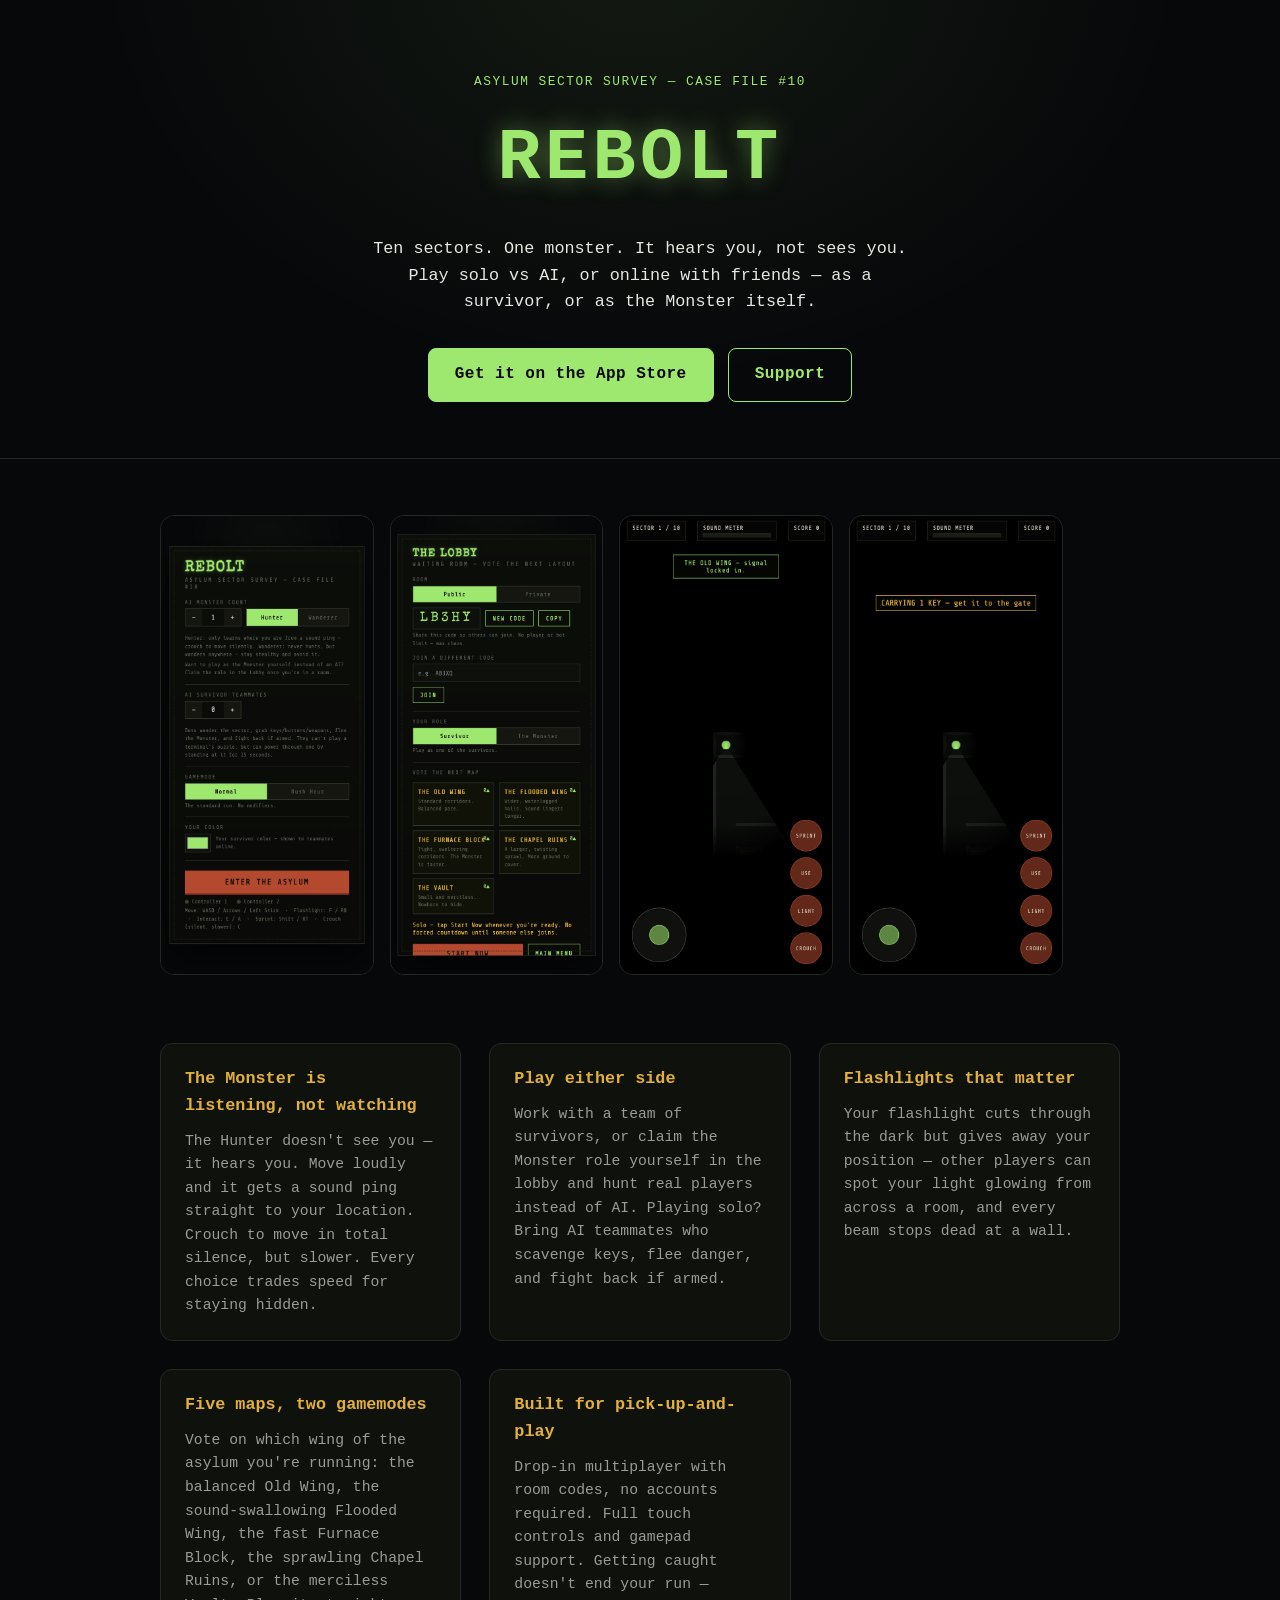
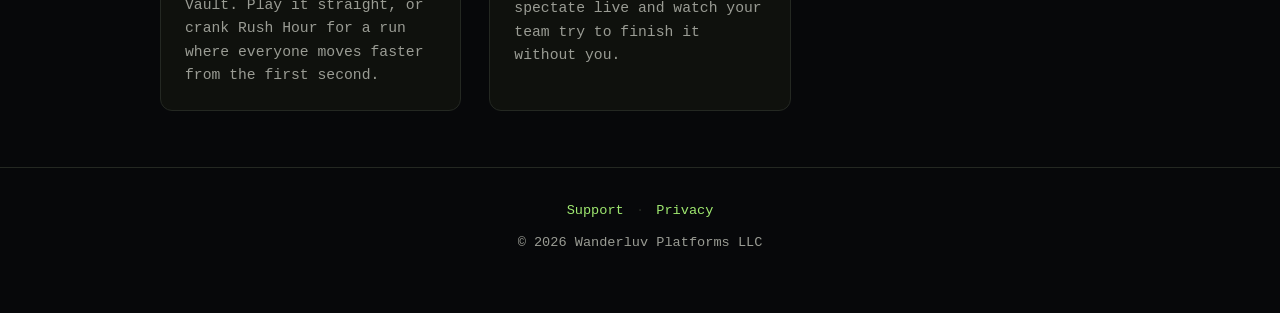
==== index.html @ c8bb682c "Rebolt landing + support page" ====
<!doctype html>
<html lang="en">
<head>
<meta charset="utf-8">
<meta name="viewport" content="width=device-width, initial-scale=1">
<title>Rebolt — Asylum Chase Game</title>
<meta name="description" content="Rebolt is a monster-vs-survivors chase for iOS. Ten sectors, sound-based hunting, and drop-in multiplayer with friends.">
<link rel="stylesheet" href="style.css">
</head>
<body>
  <header class="hero">
    <div class="hero-inner">
      <div class="tag">ASYLUM SECTOR SURVEY &mdash; CASE FILE #10</div>
      <h1>REBOLT</h1>
      <p class="lede">Ten sectors. One monster. It hears you, not sees you.<br>Play solo vs AI, or online with friends &mdash; as a survivor, or as the Monster itself.</p>
      <div class="cta-row">
        <a class="btn" href="#" id="appStoreLink">Get it on the App Store</a>
        <a class="btn ghost" href="support.html">Support</a>
      </div>
    </div>
  </header>

  <main>
    <section class="shots">
      <img src="assets/screen-menu.png" alt="Rebolt setup screen" loading="lazy">
      <img src="assets/screen-lobby.png" alt="Rebolt lobby with room code and map vote" loading="lazy">
      <img src="assets/screen-explore.png" alt="Rebolt gameplay, flashlight cone in a dark corridor" loading="lazy">
      <img src="assets/screen-chase.png" alt="Rebolt gameplay, carrying a key toward the gate" loading="lazy">
    </section>

    <section class="features">
      <div class="feature">
        <h2>The Monster is listening, not watching</h2>
        <p>The Hunter doesn't see you &mdash; it hears you. Move loudly and it gets a sound ping straight to your location. Crouch to move in total silence, but slower. Every choice trades speed for staying hidden.</p>
      </div>
      <div class="feature">
        <h2>Play either side</h2>
        <p>Work with a team of survivors, or claim the Monster role yourself in the lobby and hunt real players instead of AI. Playing solo? Bring AI teammates who scavenge keys, flee danger, and fight back if armed.</p>
      </div>
      <div class="feature">
        <h2>Flashlights that matter</h2>
        <p>Your flashlight cuts through the dark but gives away your position &mdash; other players can spot your light glowing from across a room, and every beam stops dead at a wall.</p>
      </div>
      <div class="feature">
        <h2>Five maps, two gamemodes</h2>
        <p>Vote on which wing of the asylum you're running: the balanced Old Wing, the sound-swallowing Flooded Wing, the fast Furnace Block, the sprawling Chapel Ruins, or the merciless Vault. Play it straight, or crank Rush Hour for a run where everyone moves faster from the first second.</p>
      </div>
      <div class="feature">
        <h2>Built for pick-up-and-play</h2>
        <p>Drop-in multiplayer with room codes, no accounts required. Full touch controls and gamepad support. Getting caught doesn't end your run &mdash; spectate live and watch your team try to finish it without you.</p>
      </div>
    </section>
  </main>

  <footer>
    <nav>
      <a href="support.html">Support</a>
      <span class="sep">&middot;</span>
      <a href="support.html#privacy">Privacy</a>
    </nav>
    <div class="copyright">&copy; 2026 Wanderluv Platforms LLC</div>
  </footer>
</body>
</html>
---- style.css ----
:root{
  --bg:#07080a; --card:#0f110d; --line:#242822;
  --green:#9fe870; --amber:#e2b13c; --text:#e7e7e2; --dim:#9a9c94;
  color-scheme: dark;
}
*{box-sizing:border-box;}
body{
  margin:0; background:var(--bg); color:var(--text);
  font-family:'Share Tech Mono', ui-monospace, Menlo, monospace;
  line-height:1.6;
}
.hero{
  padding:72px 20px 56px; text-align:center;
  background:radial-gradient(ellipse at 50% -10%, rgba(159,232,112,0.08), transparent 60%);
  border-bottom:1px solid var(--line);
}
.hero-inner{max-width:720px; margin:0 auto;}
.tag{color:var(--green); letter-spacing:0.12em; font-size:0.8rem; margin-bottom:10px;}
h1{
  font-size:clamp(2.6rem, 9vw, 4.5rem); margin:0 0 18px; letter-spacing:0.06em;
  color:var(--green); text-shadow:0 0 24px rgba(159,232,112,0.45);
}
.lede{color:var(--text); font-size:1.05rem; max-width:560px; margin:0 auto 32px;}
.cta-row{display:flex; gap:14px; justify-content:center; flex-wrap:wrap;}
.btn{
  display:inline-block; padding:13px 26px; border-radius:8px; text-decoration:none;
  background:var(--green); color:#07080a; font-weight:bold; letter-spacing:0.03em;
  border:1px solid var(--green);
}
.btn.ghost{background:transparent; color:var(--green);}
main{max-width:1000px; margin:0 auto; padding:56px 20px;}
.shots{
  display:flex; gap:16px; overflow-x:auto; padding-bottom:12px; margin-bottom:56px;
  scroll-snap-type:x mandatory;
}
.shots img{
  height:460px; border-radius:14px; border:1px solid var(--line); scroll-snap-align:start;
  flex:0 0 auto;
}
.features{display:grid; grid-template-columns:repeat(auto-fit, minmax(260px,1fr)); gap:28px;}
.feature{
  background:var(--card); border:1px solid var(--line); border-radius:12px; padding:22px 24px;
}
.feature h2{font-size:1.05rem; color:var(--amber); margin:0 0 10px;}
.feature p{margin:0; color:var(--dim); font-size:0.92rem;}
footer{
  border-top:1px solid var(--line); padding:32px 20px 60px; text-align:center; color:var(--dim); font-size:0.85rem;
}
footer nav a{color:var(--green); text-decoration:none; margin:0 4px;}
footer .sep{color:var(--line);}
footer .copyright{margin-top:10px;}

/* support page */
.doc{max-width:640px; margin:0 auto; padding:56px 20px 80px;}
.doc h1{font-size:1.8rem; margin-bottom:4px; text-align:left; text-shadow:none;}
.doc .tag{text-align:left; margin-bottom:32px;}
.doc h2{font-size:1.1rem; margin-top:36px; color:var(--green);}
.doc a{color:var(--green);}
.card{background:var(--card); border:1px solid var(--line); border-radius:10px; padding:16px 20px; margin-top:14px;}
.back{display:inline-block; margin-bottom:24px; color:var(--dim); text-decoration:none; font-size:0.85rem;}
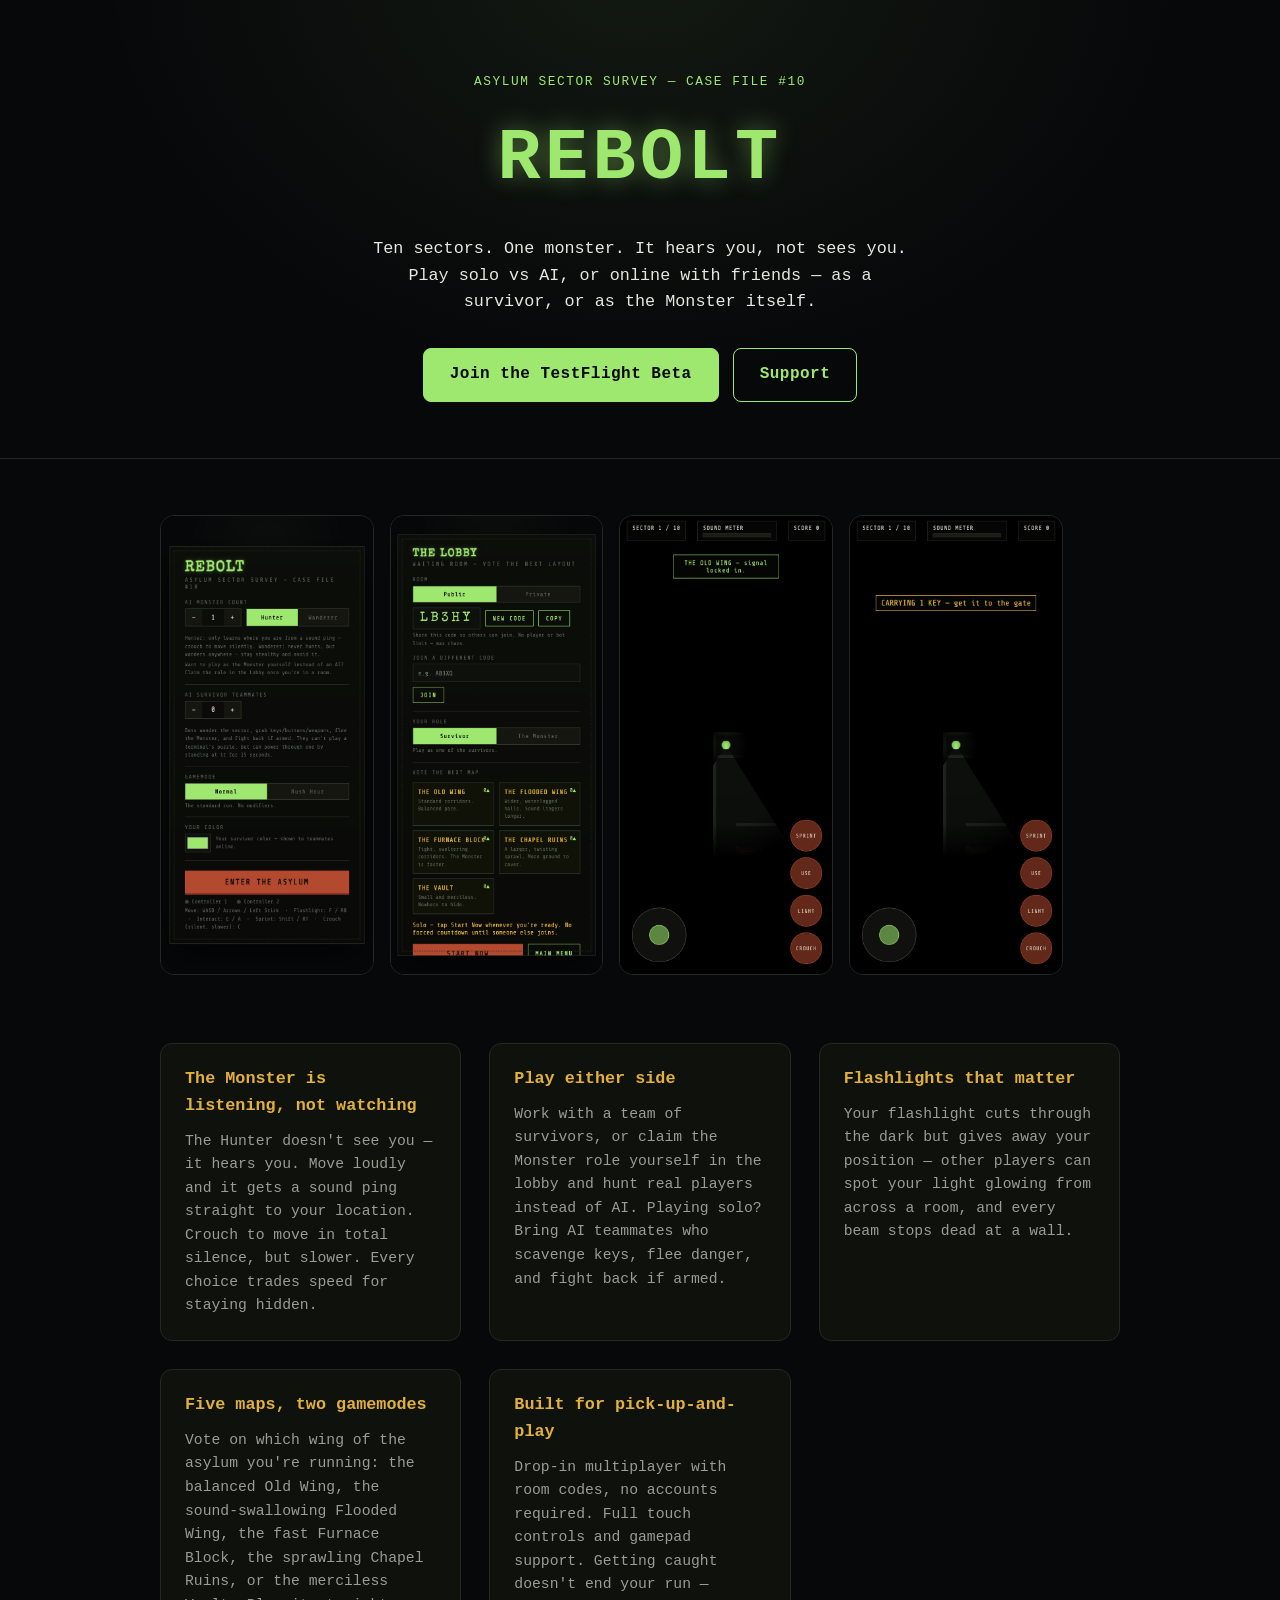
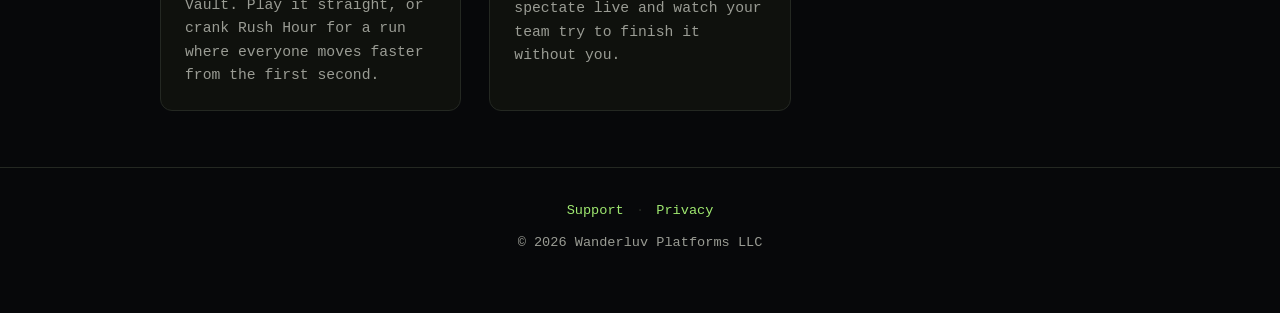
==== commit 15aa493e: "Link TestFlight beta instead of placeholder App Store link" ====
--- a/index.html
+++ b/index.html
@@ -14,7 +14,7 @@
       <h1>REBOLT</h1>
       <p class="lede">Ten sectors. One monster. It hears you, not sees you.<br>Play solo vs AI, or online with friends &mdash; as a survivor, or as the Monster itself.</p>
       <div class="cta-row">
-        <a class="btn" href="#" id="appStoreLink">Get it on the App Store</a>
+        <a class="btn" href="https://testflight.apple.com/join/whmJVZUV" id="appStoreLink">Join the TestFlight Beta</a>
         <a class="btn ghost" href="support.html">Support</a>
       </div>
     </div>
@@ -56,7 +56,7 @@
     <nav>
       <a href="support.html">Support</a>
       <span class="sep">&middot;</span>
-      <a href="support.html#privacy">Privacy</a>
+      <a href="privacy.html">Privacy</a>
     </nav>
     <div class="copyright">&copy; 2026 Wanderluv Platforms LLC</div>
   </footer>
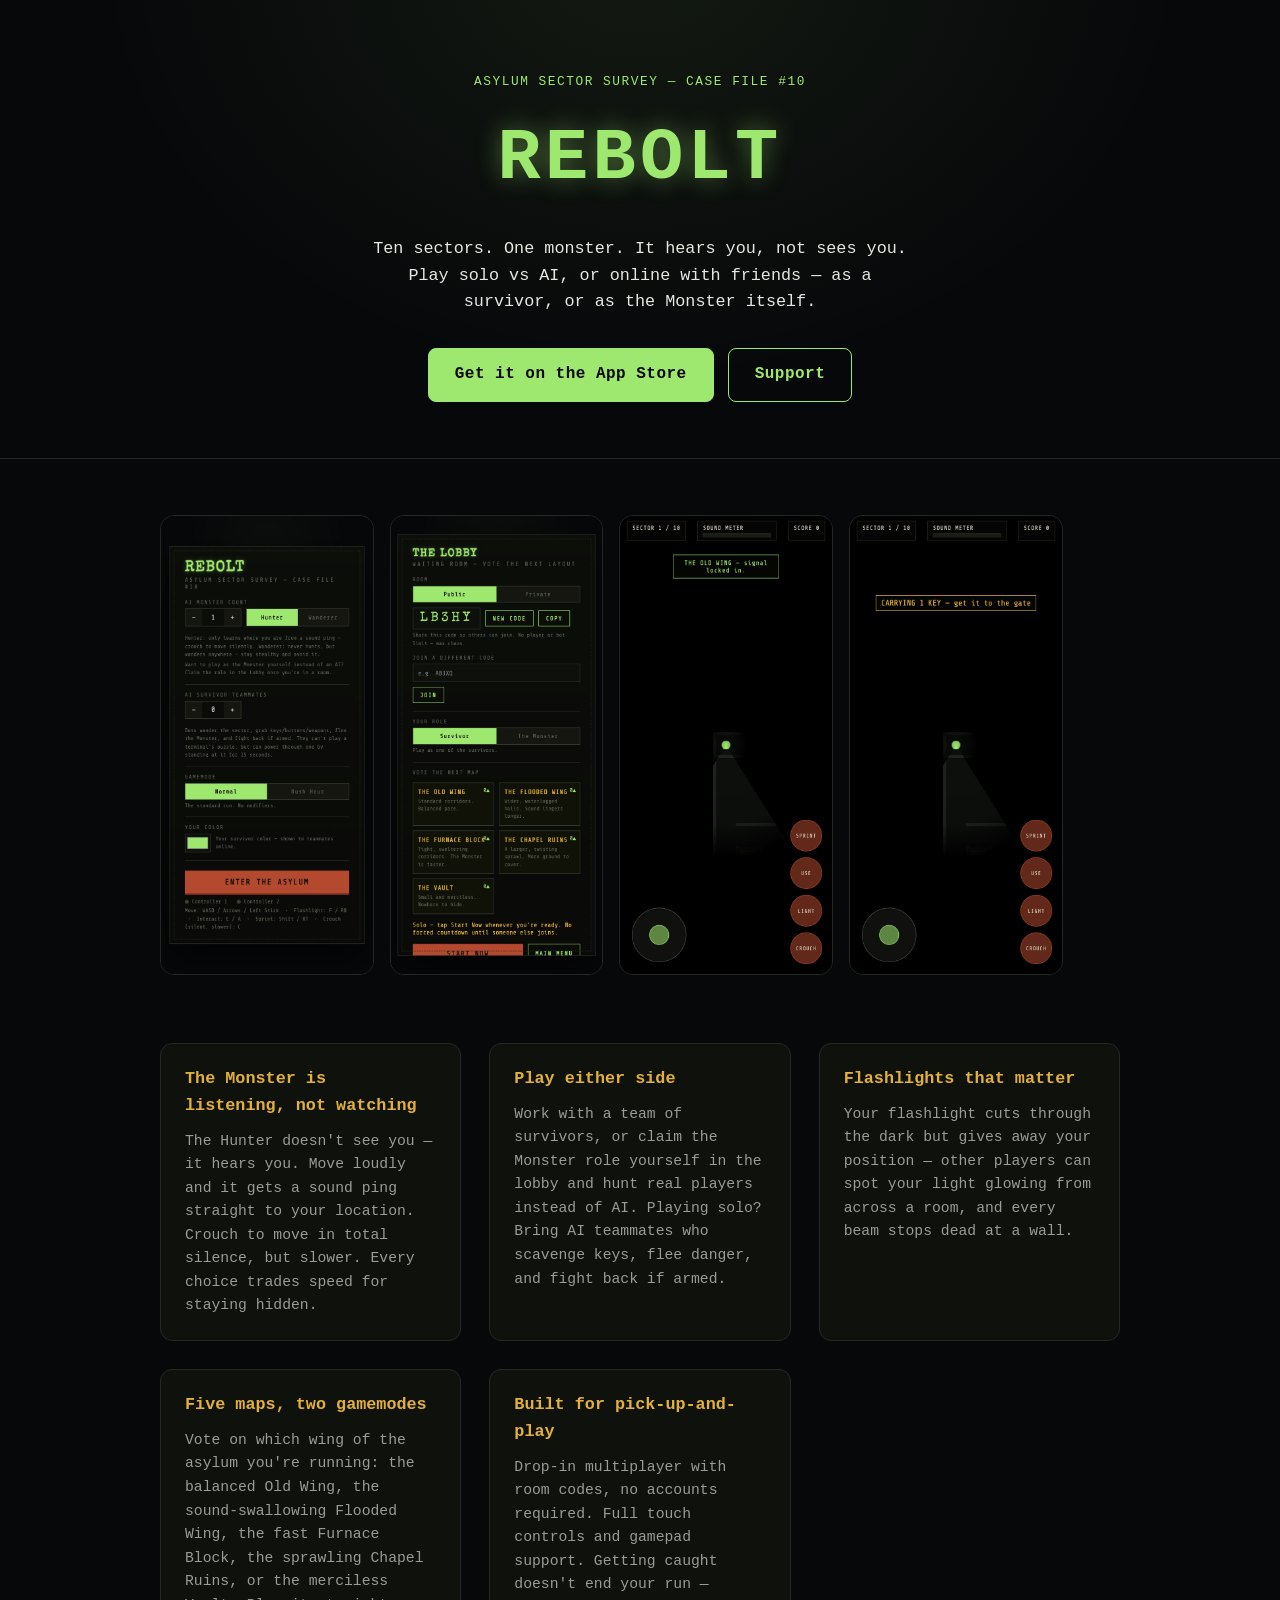
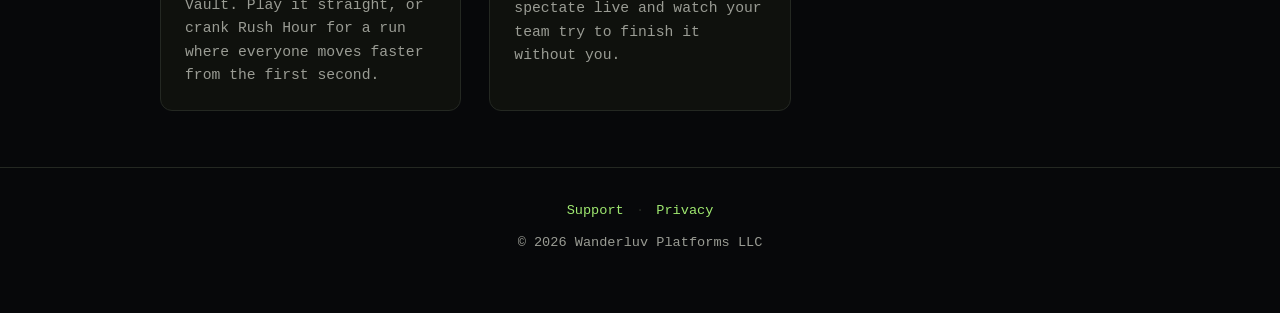
==== commit 4e079be7: "Link the live App Store listing" ====
--- a/index.html
+++ b/index.html
@@ -14,7 +14,7 @@
       <h1>REBOLT</h1>
       <p class="lede">Ten sectors. One monster. It hears you, not sees you.<br>Play solo vs AI, or online with friends &mdash; as a survivor, or as the Monster itself.</p>
       <div class="cta-row">
-        <a class="btn" href="https://testflight.apple.com/join/whmJVZUV" id="appStoreLink">Join the TestFlight Beta</a>
+        <a class="btn" href="https://apps.apple.com/us/app/rebolt-asylum-escape/id6791654304" id="appStoreLink">Get it on the App Store</a>
         <a class="btn ghost" href="support.html">Support</a>
       </div>
     </div>
